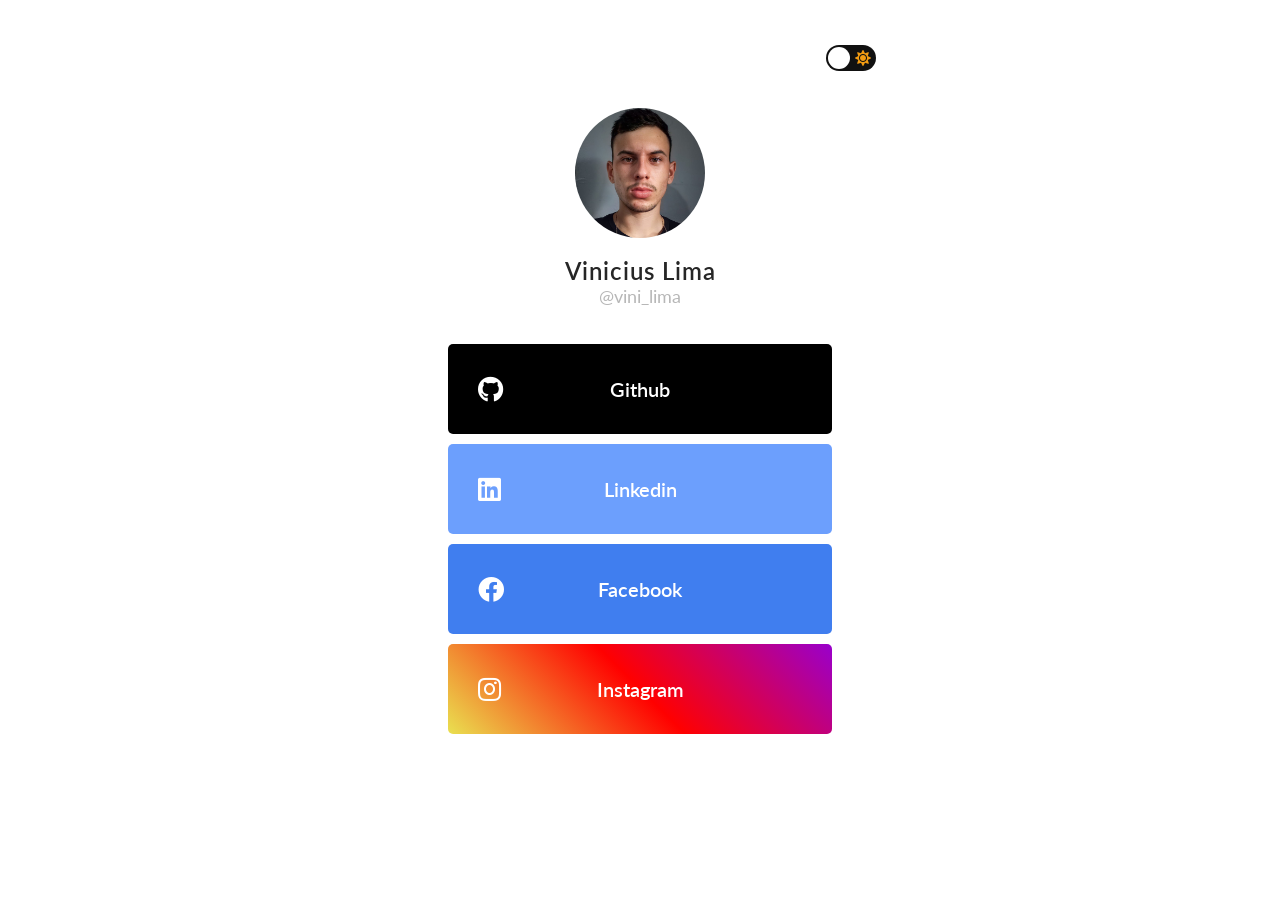
==== index.html @ d1587a19 "Commit Inicial" ====
<!doctype html>
<html lang="pt">
<head>
    <meta charset="utf-8">
    <meta name="viewport" content="width=device-width, initial-scale=1, shrink-to-fit=no">
    <title>Meus links</title>
    <link rel="stylesheet" href="https://cdnjs.cloudflare.com/ajax/libs/font-awesome/5.15.2/css/all.min.css" integrity="sha512-HK5fgLBL+xu6dm/Ii3z4xhlSUyZgTT9tuc/hSrtw6uzJOvgRr2a9jyxxT1ely+B+xFAmJKVSTbpM/CuL7qxO8w==" crossorigin="anonymous" />
    <link rel="stylesheet" href="main.css">
    <link rel="preconnect" href="https://fonts.gstatic.com">
    <link href="https://fonts.googleapis.com/css2?family=Lato:ital,wght@0,400;0,700;1,400&family=Noto+Sans+JP&display=swap" rel="stylesheet">
    <script src="https://cdnjs.cloudflare.com/ajax/libs/jquery/3.5.1/jquery.min.js" integrity="sha512-bLT0Qm9VnAYZDflyKcBaQ2gg0hSYNQrJ8RilYldYQ1FxQYoCLtUjuuRuZo+fjqhx/qtq/1itJ0C2ejDxltZVFg==" crossorigin="anonymous"></script>
</head>
<body>
	<div class="container">

		<div class="btn-toggle">
			<input type="checkbox" class="checkbox" id="checkbox">
			<label for="checkbox" class="label">
				<i class="fas fa-moon"></i>
				<i class="fas fa-sun"></i>
				<div class="ball"></div>
			</label>
		</div>

		<div class="foto-perfil"></div>
		<span class="titulo change">Vinicius Lima</span>
		<span class="subtitulo">@vini_lima</span>

		<div class="btn-group">
			<a href="https://github.com/Vinicius-Lima-Melo" target="_blank" class="btn btn-github">
				<i class="fab fa-github"></i>
				<span>Github</span>
			</a>
			<a href="https://linkedin.com/in/vinicius-lima-melo" target="_blank" class="btn btn-linkedin">
				<i class="fab fa-linkedin"></i>
				<span>Linkedin</span>
			</a>
			<a href="https://www.facebook.com/profile.php?id=100019508536454" target="_blank" class="btn btn-facebook">
				<i class="fab fa-facebook"></i>
				<span>Facebook</span>
			</a>
			<a href="https://www.instagram.com/Viniih_lima/" target="_blank" class="btn btn-instagram">
				<i class="fab fa-instagram"></i>
				<span>Instagram</span>
			</a>
		</div>	
	</div>

	<script>
		var modo = "claro";

		$(document).on('change', '#checkbox', function(event) {
			$('body').toggleClass('modo-escuro');
			if (modo == "claro") {
				modo = "escuro";
				$('.change').removeClass('fonte-escura');
				$('.change').addClass('fonte-clara');
			}
			else{
				modo = "claro";
				$('.change').removeClass('fonte-clara');
				$('.change').addClass('fonte-escura');
			}
		});


		$(".btn-alterar-modo").click(function() {
			
		});
	</script>
</body>
</html>
---- main.css ----
*{
  box-sizing: border-box;
  padding: 0;
  margin: 0;
  font-family: 'Lato', sans-serif;
  color: #262626;
}
a{
  text-decoration: none;
}


.label{
  width: 50px;
  height: 26px;
  display: flex;
  align-items: center;
  justify-content: space-between;
  padding: 5px;
  border-radius: 50px;
  background: #111;
  position: relative;
  cursor: pointer;
  
}

.fa-moon{color: #f1c40f}
.fa-sun{color: #f39c12}

.ball{
  width: 22px;
  height: 22px;
  border-radius: 50%;
  background: #FFF;
  position: absolute;
  top: 2px;
  left: 2px;
  transition: transform 0.2s linear; 

}
.checkbox{
  opacity: 0;
  position: absolute;
}
.checkbox:checked + .label .ball{
  transform: translateX(24px);
}


.container{
  width: 40vw;
  height: 100vh;
  display: flex;
  margin: 0 auto;
  position: relative;
  padding: 12vh 5vw 0 5vw;
  flex-direction: column;
  justify-content: flex-start;
}
.btn-toggle{
  position: absolute;
  top: 5vh;
  right: 20px;
}
.foto-perfil{
  width: 130px;
  height: 130px;
  border-radius: 50%;
  margin: 0 auto;
  background-image: url(image.jpeg);
  background-size: cover;
  background-repeat: no-repeat;
  background-position: 10%;
}
.titulos{
  width: 100%;
}
.titulo{
  text-align: center;
  font-size: 24px;
  margin-top: 2vh;
  font-weight: 600;
  letter-spacing: 1px;
}
.subtitulo{
  text-align: center;
  font-size: 18px;
  color: #B7B7B7;
}

/*///////////Botoes*/
.btn-group{
  /*background: black;*/
  margin-top: 3vh;
  display: flex;
  flex-direction: column;
  align-items: center;
  justify-content: space-evenly;
}
.btn{
  width: 100%;
  height: 10vh;
  position: relative;
  margin-top: 10px;
  border: 0;
  border-radius: 5px;
  display: inline-flex;
  justify-content: center;
  align-items: center;
}
.btn i{
  font-size: 26px;
  color: #FFF;
  position: absolute;
  left: 30px;
}
.btn .titulo{
  height: 100%;
  width: 30%;
  margin-top: 0;
  margin-left: 10%;
  display: flex;
  align-items: center;
}
.btn span{
  color: #FFF;
  font-size: 20px;
  font-weight: 600;
}

/*Classes*/

.btn-github{background: #000}
.btn-linkedin{background: #6C9FFD}
.btn-facebook{background: #407EEF}
.btn-instagram{background-image: linear-gradient(45deg, #E9E050, #f00, #90c)}

.modo-escuro{background: #262626; transition: 200ms}
.modo-claro{background: #FFF}
.fonte-clara{color: #FFF}
.fonte-escura{color: #000}


/*Responsividade*/

@media screen and (max-width: 1200px) {.container{width: 50vw}}
@media screen and (max-width: 900px)  {.container{width: 60vw}}
@media screen and (max-width: 700px)  {.container{ width: 70vw}}
@media screen and (max-width: 600px)  {.container{width: 80vw}}
@media screen and (max-width: 500px)  {.container{width: 100vw}}
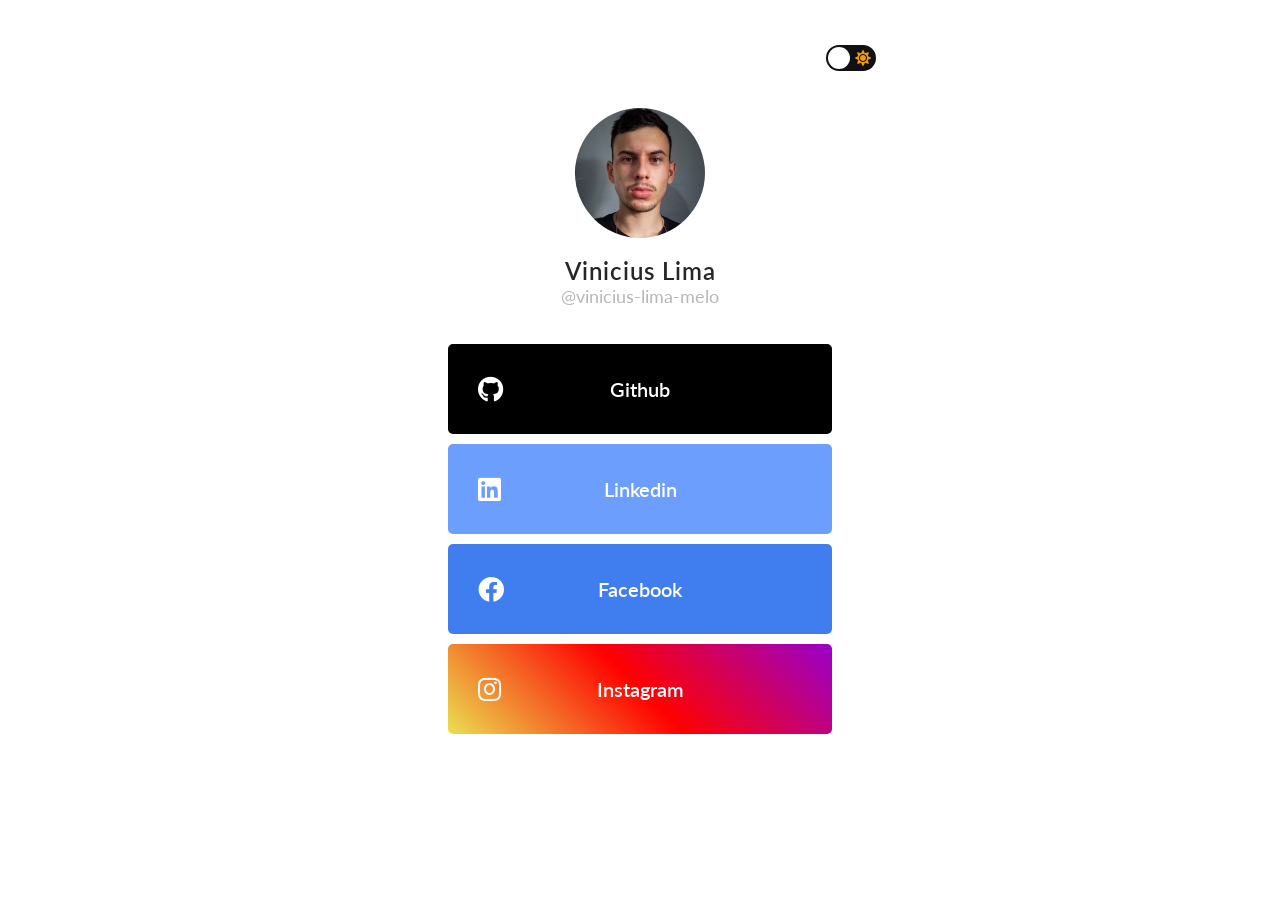
==== commit a3a02385: "Update index.html" ====
--- a/index.html
+++ b/index.html
@@ -24,7 +24,7 @@
 
 		<div class="foto-perfil"></div>
 		<span class="titulo change">Vinicius Lima</span>
-		<span class="subtitulo">@vini_lima</span>
+		<span class="subtitulo">@vinicius-lima-melo</span>
 
 		<div class="btn-group">
 			<a href="https://github.com/Vinicius-Lima-Melo" target="_blank" class="btn btn-github">
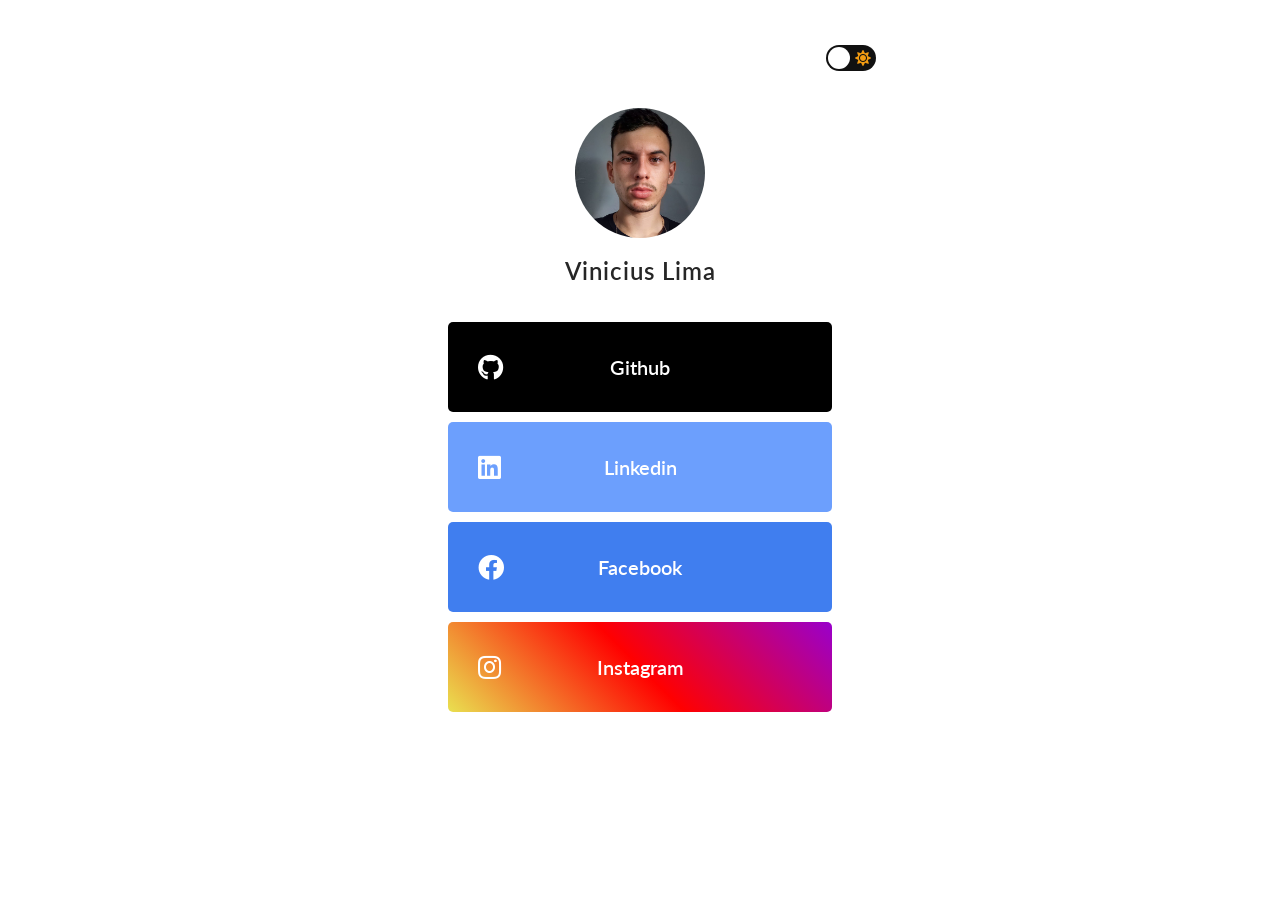
==== commit ae6d7960: "Writer effect" ====
--- a/index.html
+++ b/index.html
@@ -1,72 +1,149 @@
-<!doctype html>
+<!DOCTYPE html>
 <html lang="pt">
-<head>
-    <meta charset="utf-8">
-    <meta name="viewport" content="width=device-width, initial-scale=1, shrink-to-fit=no">
+  <head>
+    <meta charset="utf-8" />
+    <meta
+      name="viewport"
+      content="width=device-width, initial-scale=1, shrink-to-fit=no"
+    />
     <title>Meus links</title>
-    <link rel="stylesheet" href="https://cdnjs.cloudflare.com/ajax/libs/font-awesome/5.15.2/css/all.min.css" integrity="sha512-HK5fgLBL+xu6dm/Ii3z4xhlSUyZgTT9tuc/hSrtw6uzJOvgRr2a9jyxxT1ely+B+xFAmJKVSTbpM/CuL7qxO8w==" crossorigin="anonymous" />
-    <link rel="stylesheet" href="main.css">
-    <link rel="preconnect" href="https://fonts.gstatic.com">
-    <link href="https://fonts.googleapis.com/css2?family=Lato:ital,wght@0,400;0,700;1,400&family=Noto+Sans+JP&display=swap" rel="stylesheet">
-    <script src="https://cdnjs.cloudflare.com/ajax/libs/jquery/3.5.1/jquery.min.js" integrity="sha512-bLT0Qm9VnAYZDflyKcBaQ2gg0hSYNQrJ8RilYldYQ1FxQYoCLtUjuuRuZo+fjqhx/qtq/1itJ0C2ejDxltZVFg==" crossorigin="anonymous"></script>
-</head>
-<body>
-	<div class="container">
+    <link
+      rel="stylesheet"
+      href="https://cdnjs.cloudflare.com/ajax/libs/font-awesome/5.15.2/css/all.min.css"
+      integrity="sha512-HK5fgLBL+xu6dm/Ii3z4xhlSUyZgTT9tuc/hSrtw6uzJOvgRr2a9jyxxT1ely+B+xFAmJKVSTbpM/CuL7qxO8w=="
+      crossorigin="anonymous"
+    />
+    <link rel="stylesheet" href="main.css" />
+    <link rel="preconnect" href="https://fonts.gstatic.com" />
+    <link
+      href="https://fonts.googleapis.com/css2?family=Lato:ital,wght@0,400;0,700;1,400&family=Noto+Sans+JP&display=swap"
+      rel="stylesheet"
+    />
+    <script
+      src="https://cdnjs.cloudflare.com/ajax/libs/jquery/3.5.1/jquery.min.js"
+      integrity="sha512-bLT0Qm9VnAYZDflyKcBaQ2gg0hSYNQrJ8RilYldYQ1FxQYoCLtUjuuRuZo+fjqhx/qtq/1itJ0C2ejDxltZVFg=="
+      crossorigin="anonymous"
+    ></script>
+  </head>
+  <body>
+    <div class="container">
+      <div class="btn-toggle">
+        <input type="checkbox" class="checkbox" id="checkbox" />
+        <label for="checkbox" class="label">
+          <i class="fas fa-moon"></i>
+          <i class="fas fa-sun"></i>
+          <div class="ball"></div>
+        </label>
+      </div>
 
-		<div class="btn-toggle">
-			<input type="checkbox" class="checkbox" id="checkbox">
-			<label for="checkbox" class="label">
-				<i class="fas fa-moon"></i>
-				<i class="fas fa-sun"></i>
-				<div class="ball"></div>
-			</label>
-		</div>
+      <div class="foto-perfil"></div>
+      <span class="titulo change">
+		  <!-- Vinicius Lima -->
+		</span>
+      <!-- <span class="subtitulo">@vinicius-lima-melo</span> -->
+      <a
+        href="https://github.com/Vinicius-Lima-Melo/"
+        target="_blank"
+        class="subtitulo"
+        >
+		<!-- @vinicius-lima-melo -->
+		</a
+      >
 
-		<div class="foto-perfil"></div>
-		<span class="titulo change">Vinicius Lima</span>
-		<span class="subtitulo">@vinicius-lima-melo</span>
+      <div class="btn-group">
+        <a
+          href="https://github.com/Vinicius-Lima-Melo"
+          target="_blank"
+          class="btn btn-github animation"
+        >
+          <i class="fab fa-github"></i>
+          <span>Github</span>
+        </a>
+        <a
+          href="https://linkedin.com/in/vinicius-lima-melo"
+          target="_blank"
+          class="btn btn-linkedin animation"
+        >
+          <i class="fab fa-linkedin"></i>
+          <span>Linkedin</span>
+        </a>
+        <a
+          href="https://www.facebook.com/profile.php?id=100019508536454"
+          target="_blank"
+          class="btn btn-facebook animation"
+        >
+          <i class="fab fa-facebook"></i>
+          <span>Facebook</span>
+        </a>
+        <a
+          href="https://www.instagram.com/Viniih_lima/"
+          target="_blank"
+          class="btn btn-instagram animation"
+        >
+          <i class="fab fa-instagram"></i>
+          <span>Instagram</span>
+        </a>
+      </div>
+    </div>
 
-		<div class="btn-group">
-			<a href="https://github.com/Vinicius-Lima-Melo" target="_blank" class="btn btn-github">
-				<i class="fab fa-github"></i>
-				<span>Github</span>
-			</a>
-			<a href="https://linkedin.com/in/vinicius-lima-melo" target="_blank" class="btn btn-linkedin">
-				<i class="fab fa-linkedin"></i>
-				<span>Linkedin</span>
-			</a>
-			<a href="https://www.facebook.com/profile.php?id=100019508536454" target="_blank" class="btn btn-facebook">
-				<i class="fab fa-facebook"></i>
-				<span>Facebook</span>
-			</a>
-			<a href="https://www.instagram.com/Viniih_lima/" target="_blank" class="btn btn-instagram">
-				<i class="fab fa-instagram"></i>
-				<span>Instagram</span>
-			</a>
-		</div>	
-	</div>
+    <script>
+      var modo = "claro";
 
-	<script>
-		var modo = "claro";
+      if (
+        window.matchMedia &&
+        window.matchMedia("(prefers-color-scheme: dark)").matches
+      ) {
+        modo = "escuro";
+        $("body").toggleClass("modo-escuro");
+        $(".change").removeClass("fonte-escura");
+        $(".change").addClass("fonte-clara");
+      }
 
-		$(document).on('change', '#checkbox', function(event) {
-			$('body').toggleClass('modo-escuro');
-			if (modo == "claro") {
-				modo = "escuro";
-				$('.change').removeClass('fonte-escura');
-				$('.change').addClass('fonte-clara');
+      $(document).on("change", "#checkbox", function (event) {
+        $("body").toggleClass("modo-escuro");
+
+        if (modo == "claro") {
+          modo = "escuro";
+          $(".change").removeClass("fonte-escura");
+          $(".change").addClass("fonte-clara");
+        } else {
+          modo = "claro";
+          $(".change").removeClass("fonte-clara");
+          $(".change").addClass("fonte-escura");
+        }
+      });
+
+      $(".btn-alterar-modo").click(function () {});
+
+      var i = 0;
+      var letters = "";
+	  
+	  $(document).ready(() =>{
+		  typeWriter('titulo', 'Vinicius Lima', 100, false)
+	  })
+      
+	  function typeWriter(cssClass, text, speed, stop = false){
+        if (i < text.length) {
+          letters += text.charAt(i);
+		  console.log(letters)
+          $("."+cssClass).html(letters);
+          i++;
+		  setTimeout(() => {
+			  typeWriter(cssClass, text, speed, stop)
+		  }, speed);
+        }
+		else if( i === text.length){
+			if(stop){
+				return
 			}
-			else{
-				modo = "claro";
-				$('.change').removeClass('fonte-clara');
-				$('.change').addClass('fonte-escura');
-			}
-		});
+			i = 0
+			letters = ""
+			typeWriter('subtitulo', '@vinicius-lima-melo', 100, true)
+
+		}
+      }
 
 
-		$(".btn-alterar-modo").click(function() {
-			
-		});
-	</script>
-</body>
+    </script>
+  </body>
 </html>
--- a/main.css
+++ b/main.css
@@ -1,16 +1,15 @@
-*{
+* {
   box-sizing: border-box;
   padding: 0;
   margin: 0;
-  font-family: 'Lato', sans-serif;
+  font-family: "Lato", sans-serif;
   color: #262626;
 }
-a{
+a {
   text-decoration: none;
 }
 
-
-.label{
+.label {
   width: 50px;
   height: 26px;
   display: flex;
@@ -21,33 +20,34 @@
   background: #111;
   position: relative;
   cursor: pointer;
-  
-}
-
-.fa-moon{color: #f1c40f}
-.fa-sun{color: #f39c12}
-
-.ball{
+}
+
+.fa-moon {
+  color: #f1c40f;
+}
+.fa-sun {
+  color: #f39c12;
+}
+
+.ball {
   width: 22px;
   height: 22px;
   border-radius: 50%;
-  background: #FFF;
+  background: #fff;
   position: absolute;
   top: 2px;
   left: 2px;
-  transition: transform 0.2s linear; 
-
-}
-.checkbox{
+  transition: transform 0.2s linear;
+}
+.checkbox {
   opacity: 0;
   position: absolute;
 }
-.checkbox:checked + .label .ball{
+.checkbox:checked + .label .ball {
   transform: translateX(24px);
 }
 
-
-.container{
+.container {
   width: 40vw;
   height: 100vh;
   display: flex;
@@ -57,12 +57,12 @@
   flex-direction: column;
   justify-content: flex-start;
 }
-.btn-toggle{
+.btn-toggle {
   position: absolute;
   top: 5vh;
   right: 20px;
 }
-.foto-perfil{
+.foto-perfil {
   width: 130px;
   height: 130px;
   border-radius: 50%;
@@ -72,24 +72,30 @@
   background-repeat: no-repeat;
   background-position: 10%;
 }
-.titulos{
+
+.animation {
+  -webkit-animation: slide-top 0.5s cubic-bezier(0.25, 0.46, 0.45, 0.94) both;
+  animation: slide-top 0.5s cubic-bezier(0.25, 0.46, 0.45, 0.94) both;
+}
+
+.titulos {
   width: 100%;
 }
-.titulo{
+.titulo {
   text-align: center;
   font-size: 24px;
   margin-top: 2vh;
   font-weight: 600;
   letter-spacing: 1px;
 }
-.subtitulo{
+.subtitulo {
   text-align: center;
   font-size: 18px;
-  color: #B7B7B7;
+  color: #b7b7b7;
 }
 
 /*///////////Botoes*/
-.btn-group{
+.btn-group {
   /*background: black;*/
   margin-top: 3vh;
   display: flex;
@@ -97,7 +103,7 @@
   align-items: center;
   justify-content: space-evenly;
 }
-.btn{
+.btn {
   width: 100%;
   height: 10vh;
   position: relative;
@@ -108,13 +114,13 @@
   justify-content: center;
   align-items: center;
 }
-.btn i{
+.btn i {
   font-size: 26px;
-  color: #FFF;
+  color: #fff;
   position: absolute;
   left: 30px;
 }
-.btn .titulo{
+.btn .titulo {
   height: 100%;
   width: 30%;
   margin-top: 0;
@@ -122,29 +128,76 @@
   display: flex;
   align-items: center;
 }
-.btn span{
-  color: #FFF;
+.btn span {
+  color: #fff;
   font-size: 20px;
   font-weight: 600;
 }
 
 /*Classes*/
 
-.btn-github{background: #000}
-.btn-linkedin{background: #6C9FFD}
-.btn-facebook{background: #407EEF}
-.btn-instagram{background-image: linear-gradient(45deg, #E9E050, #f00, #90c)}
-
-.modo-escuro{background: #262626; transition: 200ms}
-.modo-claro{background: #FFF}
-.fonte-clara{color: #FFF}
-.fonte-escura{color: #000}
-
+.btn-github {
+  background: #000;
+}
+.btn-linkedin {
+  background: #6c9ffd;
+}
+.btn-facebook {
+  background: #407eef;
+}
+.btn-instagram {
+  background-image: linear-gradient(45deg, #e9e050, #f00, #90c);
+}
+
+.modo-escuro {
+  background: #262626;
+  transition: 200ms;
+}
+.modo-claro {
+  background: #fff;
+}
+.fonte-clara {
+  color: #fff;
+}
+.fonte-escura {
+  color: #000;
+}
 
 /*Responsividade*/
 
-@media screen and (max-width: 1200px) {.container{width: 50vw}}
-@media screen and (max-width: 900px)  {.container{width: 60vw}}
-@media screen and (max-width: 700px)  {.container{ width: 70vw}}
-@media screen and (max-width: 600px)  {.container{width: 80vw}}
-@media screen and (max-width: 500px)  {.container{width: 100vw}}+@media screen and (max-width: 1200px) {
+  .container {
+    width: 50vw;
+  }
+}
+@media screen and (max-width: 900px) {
+  .container {
+    width: 60vw;
+  }
+}
+@media screen and (max-width: 700px) {
+  .container {
+    width: 70vw;
+  }
+}
+@media screen and (max-width: 600px) {
+  .container {
+    width: 80vw;
+  }
+}
+@media screen and (max-width: 500px) {
+  .container {
+    width: 100vw;
+  }
+}
+
+@keyframes slide-top {
+  0% {
+    -webkit-transform: translateY(50px);
+    transform: translateY(50px);
+  }
+  100% {
+    -webkit-transform: translateY(0);
+    transform: translateY(0);
+  }
+}
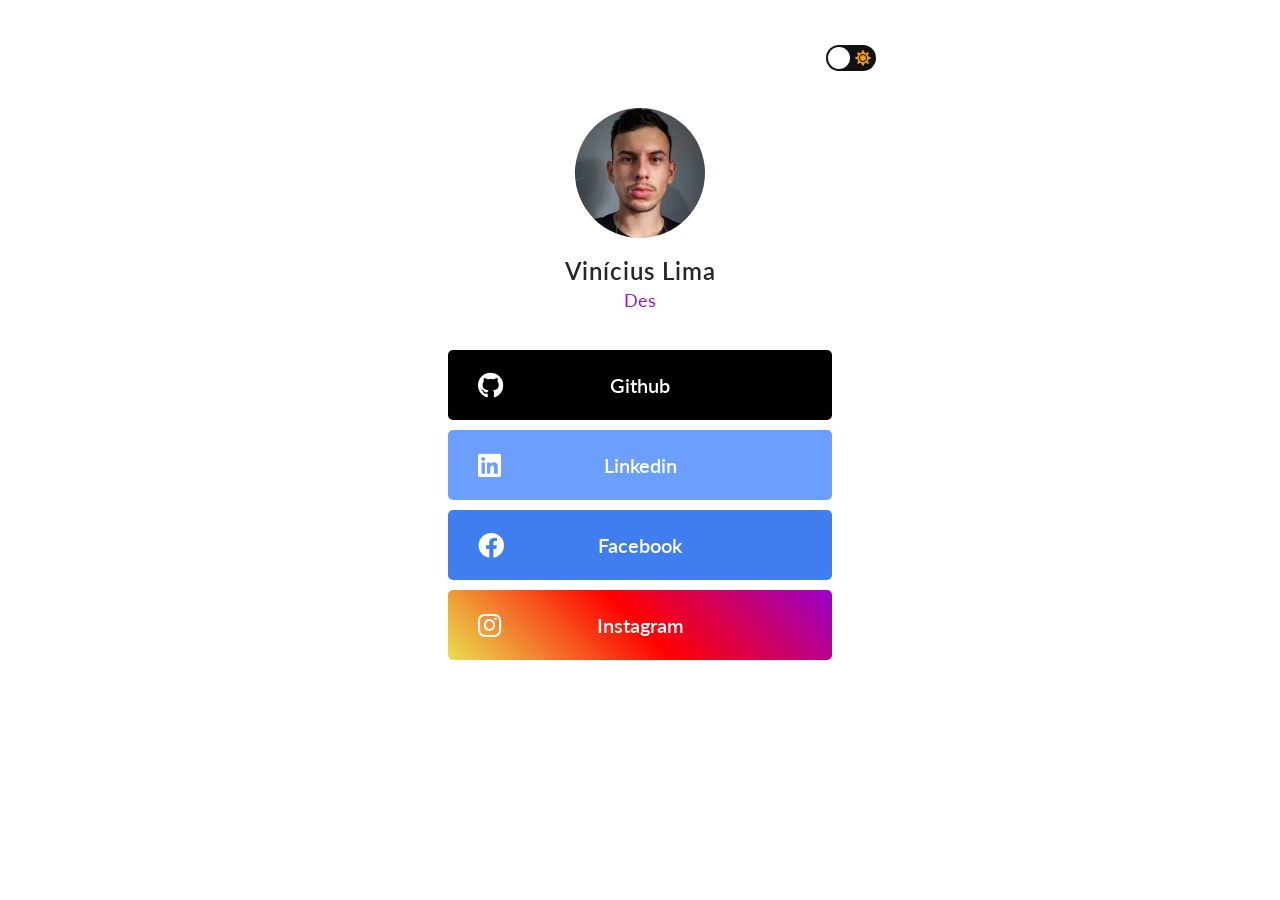
==== commit 0c11dcdb: "Updates" ====
--- a/index.html
+++ b/index.html
@@ -119,7 +119,7 @@
       var letters = "";
 	  
 	  $(document).ready(() =>{
-		  typeWriter('titulo', 'Vinicius Lima', 100, false)
+		  typeWriter('titulo', 'Vinícius Lima', 100, false)
 	  })
       
 	  function typeWriter(cssClass, text, speed, stop = false){
@@ -138,7 +138,7 @@
 			}
 			i = 0
 			letters = ""
-			typeWriter('subtitulo', '@vinicius-lima-melo', 100, true)
+			typeWriter('subtitulo', 'Desenvolvedor Full Stack Jr', 100, true)
 
 		}
       }
--- a/main.css
+++ b/main.css
@@ -7,6 +7,9 @@
 }
 a {
   text-decoration: none;
+}
+body{
+  transition: 200ms;
 }
 
 .label {
@@ -92,6 +95,9 @@
   text-align: center;
   font-size: 18px;
   color: #b7b7b7;
+  min-height: 24px;
+  margin-top: 4px;
+  color: #971ad1;
 }
 
 /*///////////Botoes*/
@@ -106,6 +112,7 @@
 .btn {
   width: 100%;
   height: 10vh;
+  max-height: 70px;
   position: relative;
   margin-top: 10px;
   border: 0;
@@ -113,6 +120,12 @@
   display: inline-flex;
   justify-content: center;
   align-items: center;
+  transition: 300ms;
+}
+.btn:hover {
+  border-radius: 14px;
+  cursor: pointer;
+  transition: 300ms;
 }
 .btn i {
   font-size: 26px;
@@ -139,6 +152,9 @@
 .btn-github {
   background: #000;
 }
+.btn-github:hover{
+  color: #971ad1 !important;
+}
 .btn-linkedin {
   background: #6c9ffd;
 }
@@ -155,6 +171,7 @@
 }
 .modo-claro {
   background: #fff;
+  transition: 200ms !important;
 }
 .fonte-clara {
   color: #fff;
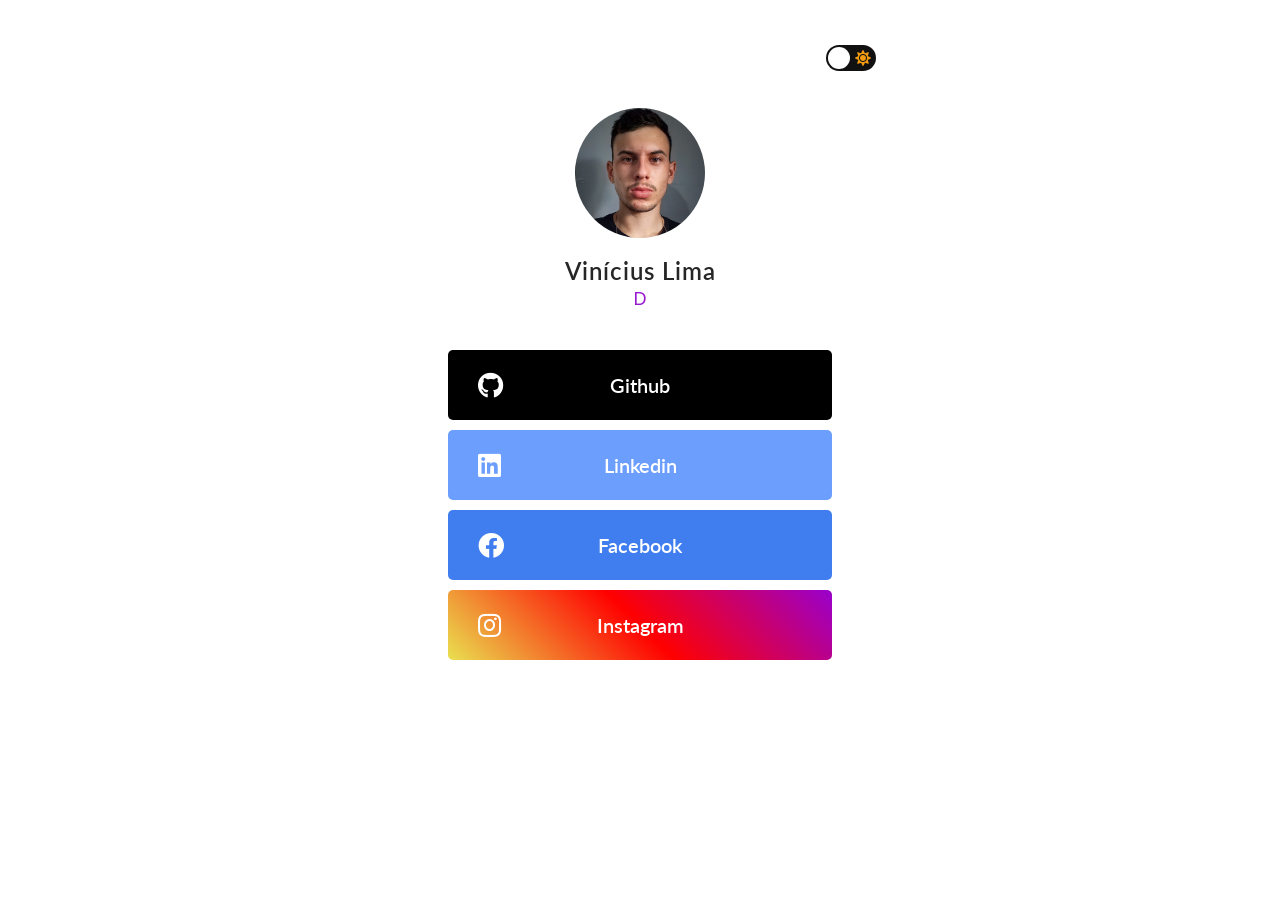
==== commit 010b265a: "Update index.html" ====
--- a/index.html
+++ b/index.html
@@ -138,7 +138,7 @@
 			}
 			i = 0
 			letters = ""
-			typeWriter('subtitulo', 'Desenvolvedor Full Stack Jr', 100, true)
+			typeWriter('subtitulo', 'Desenvolvedor Full Stack Pleno', 100, true)
 
 		}
       }
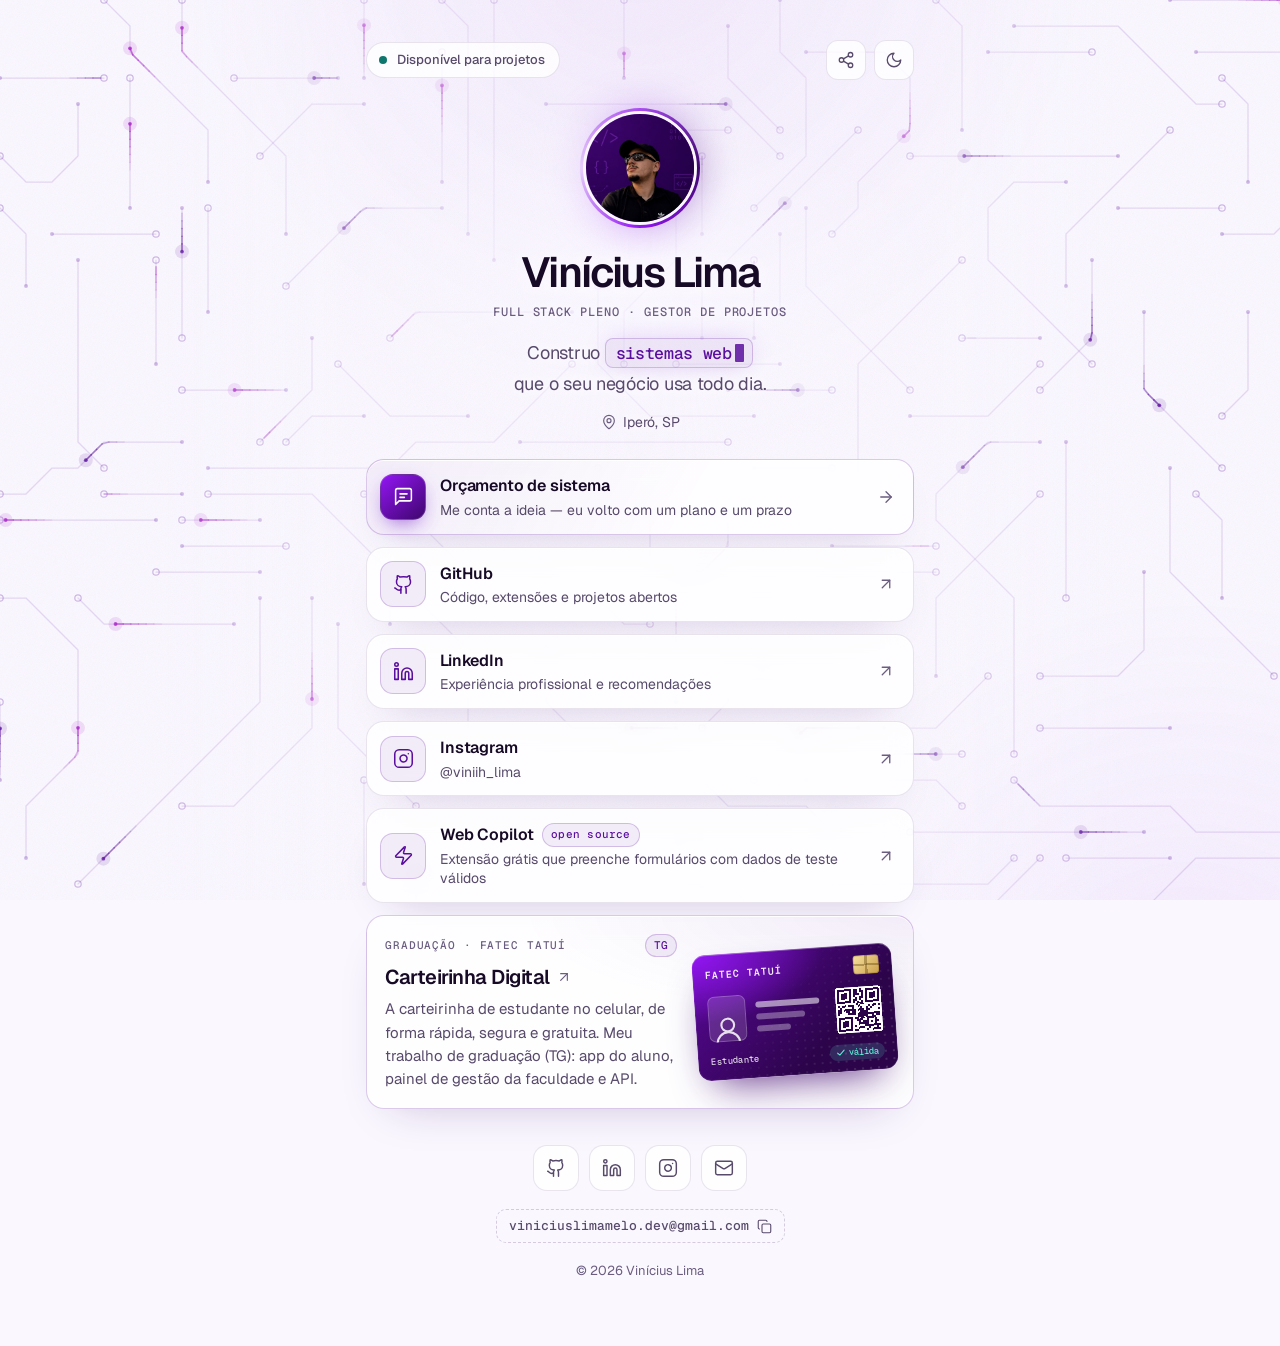
==== commit f97a3ec7: "Página de links vira a principal e escrita animada não quebra linha A página de /dev vai para a raiz" ====
--- a/index.html
+++ b/index.html
@@ -1,149 +1,254 @@
-<!DOCTYPE html>
-<html lang="pt">
-  <head>
-    <meta charset="utf-8" />
-    <meta
-      name="viewport"
-      content="width=device-width, initial-scale=1, shrink-to-fit=no"
-    />
-    <title>Meus links</title>
-    <link
-      rel="stylesheet"
-      href="https://cdnjs.cloudflare.com/ajax/libs/font-awesome/5.15.2/css/all.min.css"
-      integrity="sha512-HK5fgLBL+xu6dm/Ii3z4xhlSUyZgTT9tuc/hSrtw6uzJOvgRr2a9jyxxT1ely+B+xFAmJKVSTbpM/CuL7qxO8w=="
-      crossorigin="anonymous"
-    />
-    <link rel="stylesheet" href="main.css" />
-    <link rel="preconnect" href="https://fonts.gstatic.com" />
-    <link
-      href="https://fonts.googleapis.com/css2?family=Lato:ital,wght@0,400;0,700;1,400&family=Noto+Sans+JP&display=swap"
-      rel="stylesheet"
-    />
-    <script
-      src="https://cdnjs.cloudflare.com/ajax/libs/jquery/3.5.1/jquery.min.js"
-      integrity="sha512-bLT0Qm9VnAYZDflyKcBaQ2gg0hSYNQrJ8RilYldYQ1FxQYoCLtUjuuRuZo+fjqhx/qtq/1itJ0C2ejDxltZVFg=="
-      crossorigin="anonymous"
-    ></script>
-  </head>
-  <body>
-    <div class="container">
-      <div class="btn-toggle">
-        <input type="checkbox" class="checkbox" id="checkbox" />
-        <label for="checkbox" class="label">
-          <i class="fas fa-moon"></i>
-          <i class="fas fa-sun"></i>
-          <div class="ball"></div>
-        </label>
+<!doctype html>
+<html lang="pt-BR">
+<head>
+  <meta charset="utf-8">
+  <meta name="viewport" content="width=device-width, initial-scale=1, viewport-fit=cover">
+  <title>Vinícius Lima · Links</title>
+  <meta name="description" content="Links do Vinícius Lima, desenvolvedor full stack em Iperó, SP: orçamento de sistema, GitHub, LinkedIn, Instagram e o trabalho de graduação.">
+  <link rel="canonical" href="https://vinicius-lima-melo.github.io/">
+
+  <meta property="og:type" content="profile">
+  <meta property="og:locale" content="pt_BR">
+  <meta property="og:site_name" content="Vinícius Lima">
+  <meta property="og:title" content="Vinícius Lima · Desenvolvedor Full Stack">
+  <meta property="og:description" content="Sistemas web, apps e SaaS sob medida — todos os meus links num lugar só.">
+  <meta property="og:url" content="https://vinicius-lima-melo.github.io/">
+  <meta property="og:image" content="https://vinicius-lima-melo.github.io/assets/og.jpg">
+  <meta property="og:image:width" content="1200">
+  <meta property="og:image:height" content="630">
+  <meta property="og:image:alt" content="Vinícius Lima, desenvolvedor full stack: sistemas web, apps e SaaS sob medida.">
+  <meta property="profile:first_name" content="Vinícius">
+  <meta property="profile:last_name" content="Lima">
+  <meta name="twitter:card" content="summary_large_image">
+
+  <meta name="theme-color" content="#0c0416" media="(prefers-color-scheme: dark)">
+  <meta name="theme-color" content="#faf7ff" media="(prefers-color-scheme: light)">
+  <link rel="icon" href="assets/favicon.svg" type="image/svg+xml">
+  <link rel="apple-touch-icon" href="assets/apple-touch-icon.png">
+
+  <!-- Tema antes de pintar: sem isto a página piscava escura e depois clareava. -->
+  <script>
+    (function () {
+      var t = null;
+      try { t = localStorage.getItem('vl-theme'); } catch (e) {}
+      if (t !== 'light' && t !== 'dark') {
+        t = window.matchMedia && matchMedia('(prefers-color-scheme: light)').matches ? 'light' : 'dark';
+      }
+      document.documentElement.dataset.theme = t;
+      document.documentElement.classList.add('js');
+    })();
+  </script>
+
+  <link rel="preconnect" href="https://fonts.googleapis.com">
+  <link rel="preconnect" href="https://fonts.gstatic.com" crossorigin>
+  <link rel="stylesheet" href="https://fonts.googleapis.com/css2?family=Geist:wght@400;500;600;700&family=Geist+Mono:wght@400;500&display=swap">
+  <link rel="stylesheet" href="styles.css">
+  <script src="app.js" defer></script>
+  <script src="fundos.js" defer></script>
+
+  <script type="application/ld+json">
+    {
+      "@context": "https://schema.org",
+      "@type": "Person",
+      "name": "Vinícius Lima",
+      "jobTitle": "Desenvolvedor Full Stack",
+      "url": "https://vinicius-lima-melo.github.io/",
+      "image": "https://vinicius-lima-melo.github.io/assets/vinicius.jpg",
+      "address": { "@type": "PostalAddress", "addressLocality": "Iperó", "addressRegion": "SP", "addressCountry": "BR" },
+      "knowsAbout": ["Angular", "TypeScript", "Firebase", "Node.js", "PHP", "Ionic", "PWA", "SaaS"],
+      "sameAs": [
+        "https://github.com/Vinicius-Lima-Melo",
+        "https://www.linkedin.com/in/vinicius-lima-melo"
+      ]
+    }
+  </script>
+</head>
+<body>
+  <svg width="0" height="0" style="position:absolute" aria-hidden="true" focusable="false">
+    <symbol id="i-github" viewBox="0 0 24 24"><path d="M15 22v-4a4.8 4.8 0 0 0-1-3.5c3 0 6-2 6-5.5.08-1.25-.27-2.48-1-3.5.28-1.15.28-2.35 0-3.5 0 0-1 0-3 1.5-2.64-.5-5.36-.5-8 0C6 2 5 2 5 2c-.3 1.15-.3 2.35 0 3.5A5.403 5.403 0 0 0 4 9c0 3.5 3 5.5 6 5.5-.39.49-.68 1.05-.85 1.65-.17.6-.22 1.23-.15 1.85v4"/><path d="M9 18c-4.51 2-5-2-7-2"/></symbol>
+    <symbol id="i-linkedin" viewBox="0 0 24 24"><path d="M16 8a6 6 0 0 1 6 6v7h-4v-7a2 2 0 0 0-2-2 2 2 0 0 0-2 2v7h-4v-7a6 6 0 0 1 6-6z"/><rect width="4" height="12" x="2" y="9"/><circle cx="4" cy="4" r="2"/></symbol>
+    <symbol id="i-instagram" viewBox="0 0 24 24"><rect width="20" height="20" x="2" y="2" rx="5" ry="5"/><path d="M16 11.37A4 4 0 1 1 12.63 8 4 4 0 0 1 16 11.37z"/><path d="M17.5 6.5h.01"/></symbol>
+    <symbol id="i-mail" viewBox="0 0 24 24"><rect width="20" height="16" x="2" y="4" rx="2"/><path d="m22 7-8.97 5.7a1.94 1.94 0 0 1-2.06 0L2 7"/></symbol>
+    <symbol id="i-message" viewBox="0 0 24 24"><path d="M21 15a2 2 0 0 1-2 2H7l-4 4V5a2 2 0 0 1 2-2h14a2 2 0 0 1 2 2z"/><path d="M8 9h8"/><path d="M8 13h5"/></symbol>
+    <symbol id="i-arrow-up-right" viewBox="0 0 24 24"><path d="M7 7h10v10"/><path d="M7 17 17 7"/></symbol>
+    <symbol id="i-arrow-right" viewBox="0 0 24 24"><path d="M5 12h14"/><path d="m12 5 7 7-7 7"/></symbol>
+    <symbol id="i-map-pin" viewBox="0 0 24 24"><path d="M20 10c0 4.993-5.539 10.193-7.399 11.799a1 1 0 0 1-1.202 0C9.539 20.193 4 14.993 4 10a8 8 0 0 1 16 0"/><circle cx="12" cy="10" r="3"/></symbol>
+    <symbol id="i-sun" viewBox="0 0 24 24"><circle cx="12" cy="12" r="4"/><path d="M12 2v2"/><path d="M12 20v2"/><path d="m4.93 4.93 1.41 1.41"/><path d="m17.66 17.66 1.41 1.41"/><path d="M2 12h2"/><path d="M20 12h2"/><path d="m6.34 17.66-1.41 1.41"/><path d="m19.07 4.93-1.41 1.41"/></symbol>
+    <symbol id="i-moon" viewBox="0 0 24 24"><path d="M12 3a6 6 0 0 0 9 9 9 9 0 1 1-9-9Z"/></symbol>
+    <symbol id="i-share" viewBox="0 0 24 24"><circle cx="18" cy="5" r="3"/><circle cx="6" cy="12" r="3"/><circle cx="18" cy="19" r="3"/><path d="m8.59 13.51 6.83 3.98"/><path d="m15.41 6.51-6.82 3.98"/></symbol>
+    <symbol id="i-copy" viewBox="0 0 24 24"><rect width="14" height="14" x="8" y="8" rx="2" ry="2"/><path d="M4 16c-1.1 0-2-.9-2-2V4c0-1.1.9-2 2-2h10c1.1 0 2 .9 2 2"/></symbol>
+    <symbol id="i-check" viewBox="0 0 24 24"><path d="M20 6 9 17l-5-5"/></symbol>
+    <symbol id="i-zap" viewBox="0 0 24 24"><path d="M4 14a1 1 0 0 1-.78-1.63l9.9-10.2a.5.5 0 0 1 .86.46l-1.92 6.02A1 1 0 0 0 13 10h7a1 1 0 0 1 .78 1.63l-9.9 10.2a.5.5 0 0 1-.86-.46l1.92-6.02A1 1 0 0 0 11 14z"/></symbol>
+    <symbol id="i-user" viewBox="0 0 24 24"><circle cx="12" cy="8" r="4.5"/><path d="M20 21a8 8 0 0 0-16 0"/></symbol>
+    <symbol id="i-star" viewBox="0 0 24 24"><path d="M11.525 2.295a.53.53 0 0 1 .95 0l2.31 4.679a2.123 2.123 0 0 0 1.595 1.16l5.166.756a.53.53 0 0 1 .294.904l-3.736 3.638a2.123 2.123 0 0 0-.611 1.878l.882 5.14a.53.53 0 0 1-.771.56l-4.618-2.428a2.122 2.122 0 0 0-1.973 0L6.396 21.01a.53.53 0 0 1-.77-.56l.881-5.139a2.122 2.122 0 0 0-.611-1.879L2.16 9.795a.53.53 0 0 1 .294-.906l5.165-.755a2.122 2.122 0 0 0 1.597-1.16z"/></symbol>
+  </svg>
+
+  <a class="skip" href="#conteudo">Pular para os links</a>
+
+  <div class="backdrop" aria-hidden="true">
+    <div class="backdrop__glow backdrop__glow--a"></div>
+    <div class="backdrop__glow backdrop__glow--b"></div>
+    <canvas class="backdrop__canvas"></canvas>
+    <div class="backdrop__scrim"></div>
+    <div class="backdrop__noise"></div>
+  </div>
+
+  <div class="bio">
+    <!-- ============================== Perfil ============================== -->
+    <header class="profile">
+      <div class="profile__bar">
+        <p class="status"><span class="status__dot" aria-hidden="true"></span>Disponível para projetos</p>
+        <div class="profile__tools">
+          <button class="icon-btn" type="button" id="share-btn" aria-label="Compartilhar esta página">
+            <svg class="i" aria-hidden="true"><use href="#i-share"/></svg>
+          </button>
+          <button class="icon-btn" type="button" id="theme-btn" aria-label="Mudar para o tema claro">
+            <svg class="i i--sun" aria-hidden="true"><use href="#i-sun"/></svg>
+            <svg class="i i--moon" aria-hidden="true"><use href="#i-moon"/></svg>
+          </button>
+        </div>
       </div>
 
-      <div class="foto-perfil"></div>
-      <span class="titulo change">
-		  <!-- Vinicius Lima -->
-		</span>
-      <!-- <span class="subtitulo">@vinicius-lima-melo</span> -->
-      <a
-        href="https://github.com/Vinicius-Lima-Melo/"
-        target="_blank"
-        class="subtitulo"
-        >
-		<!-- @vinicius-lima-melo -->
-		</a
-      >
-
-      <div class="btn-group">
-        <a
-          href="https://github.com/Vinicius-Lima-Melo"
-          target="_blank"
-          class="btn btn-github animation"
-        >
-          <i class="fab fa-github"></i>
-          <span>Github</span>
-        </a>
-        <a
-          href="https://linkedin.com/in/vinicius-lima-melo"
-          target="_blank"
-          class="btn btn-linkedin animation"
-        >
-          <i class="fab fa-linkedin"></i>
-          <span>Linkedin</span>
-        </a>
-        <a
-          href="https://www.facebook.com/profile.php?id=100019508536454"
-          target="_blank"
-          class="btn btn-facebook animation"
-        >
-          <i class="fab fa-facebook"></i>
-          <span>Facebook</span>
-        </a>
-        <a
-          href="https://www.instagram.com/Viniih_lima/"
-          target="_blank"
-          class="btn btn-instagram animation"
-        >
-          <i class="fab fa-instagram"></i>
-          <span>Instagram</span>
-        </a>
+      <div class="avatar">
+        <img src="assets/vinicius.jpg" width="320" height="320" alt="Vinícius Lima, de boné e óculos escuros, sobre um fundo roxo com símbolos de código" fetchpriority="high">
       </div>
-    </div>
-
-    <script>
-      var modo = "claro";
-
-      if (
-        window.matchMedia &&
-        window.matchMedia("(prefers-color-scheme: dark)").matches
-      ) {
-        modo = "escuro";
-        $("body").toggleClass("modo-escuro");
-        $(".change").removeClass("fonte-escura");
-        $(".change").addClass("fonte-clara");
-      }
-
-      $(document).on("change", "#checkbox", function (event) {
-        $("body").toggleClass("modo-escuro");
-
-        if (modo == "claro") {
-          modo = "escuro";
-          $(".change").removeClass("fonte-escura");
-          $(".change").addClass("fonte-clara");
-        } else {
-          modo = "claro";
-          $(".change").removeClass("fonte-clara");
-          $(".change").addClass("fonte-escura");
-        }
-      });
-
-      $(".btn-alterar-modo").click(function () {});
-
-      var i = 0;
-      var letters = "";
-	  
-	  $(document).ready(() =>{
-		  typeWriter('titulo', 'Vinícius Lima', 100, false)
-	  })
-      
-	  function typeWriter(cssClass, text, speed, stop = false){
-        if (i < text.length) {
-          letters += text.charAt(i);
-		  console.log(letters)
-          $("."+cssClass).html(letters);
-          i++;
-		  setTimeout(() => {
-			  typeWriter(cssClass, text, speed, stop)
-		  }, speed);
-        }
-		else if( i === text.length){
-			if(stop){
-				return
-			}
-			i = 0
-			letters = ""
-			typeWriter('subtitulo', 'Desenvolvedor Full Stack Pleno', 100, true)
-
-		}
-      }
-
-
-    </script>
-  </body>
+
+      <h1 class="name">Vinícius Lima</h1>
+      <p class="role">Full Stack Pleno · Gestor de Projetos</p>
+      <p class="pitch">
+        <span class="pitch__lead">Construo
+        <span class="sr-only">sistemas web, apps multiplataforma, SaaS e PWAs</span>
+        <span class="type" aria-hidden="true"><span class="type__text" id="type-text">sistemas web</span></span></span><br>
+        que o seu negócio usa todo dia.
+      </p>
+      <p class="where"><svg class="i" aria-hidden="true"><use href="#i-map-pin"/></svg>Iperó, SP</p>
+
+    </header>
+
+    <main id="conteudo" tabindex="-1">
+      <!-- ============================== Aba: Links ============================== -->
+      <section class="panel" id="links" aria-labelledby="links-title">
+        <h2 class="sr-only" id="links-title">Links</h2>
+
+        <ul class="blocks">
+          <li data-reveal>
+            <a class="card link is-highlight" href="mailto:viniciuslimamelo.dev@gmail.com?subject=Or%C3%A7amento%20de%20sistema">
+              <span class="link__icon"><svg class="i" aria-hidden="true"><use href="#i-message"/></svg></span>
+              <span class="link__body">
+                <span class="link__label">Orçamento de sistema</span>
+                <span class="link__desc">Me conta a ideia — eu volto com um plano e um prazo</span>
+              </span>
+              <svg class="i link__arrow" aria-hidden="true"><use href="#i-arrow-right"/></svg>
+            </a>
+          </li>
+
+          <li data-reveal>
+            <a class="card link" href="https://github.com/Vinicius-Lima-Melo" target="_blank" rel="noopener">
+              <span class="link__icon"><svg class="i" aria-hidden="true"><use href="#i-github"/></svg></span>
+              <span class="link__body">
+                <span class="link__label">GitHub</span>
+                <span class="link__desc">Código, extensões e projetos abertos</span>
+              </span>
+              <span class="sr-only">(abre em nova aba)</span>
+              <svg class="i link__arrow" aria-hidden="true"><use href="#i-arrow-up-right"/></svg>
+            </a>
+          </li>
+
+          <li data-reveal>
+            <a class="card link" href="https://www.linkedin.com/in/vinicius-lima-melo" target="_blank" rel="noopener">
+              <span class="link__icon"><svg class="i" aria-hidden="true"><use href="#i-linkedin"/></svg></span>
+              <span class="link__body">
+                <span class="link__label">LinkedIn</span>
+                <span class="link__desc">Experiência profissional e recomendações</span>
+              </span>
+              <span class="sr-only">(abre em nova aba)</span>
+              <svg class="i link__arrow" aria-hidden="true"><use href="#i-arrow-up-right"/></svg>
+            </a>
+          </li>
+
+          <li data-reveal>
+            <a class="card link" href="https://www.instagram.com/Viniih_lima/" target="_blank" rel="noopener">
+              <span class="link__icon"><svg class="i" aria-hidden="true"><use href="#i-instagram"/></svg></span>
+              <span class="link__body">
+                <span class="link__label">Instagram</span>
+                <span class="link__desc">@viniih_lima</span>
+              </span>
+              <span class="sr-only">(abre em nova aba)</span>
+              <svg class="i link__arrow" aria-hidden="true"><use href="#i-arrow-up-right"/></svg>
+            </a>
+          </li>
+
+          <li data-reveal>
+            <a class="card link" href="https://github.com/Vinicius-Lima-Melo/web-copilot" target="_blank" rel="noopener">
+              <span class="link__icon"><svg class="i" aria-hidden="true"><use href="#i-zap"/></svg></span>
+              <span class="link__body">
+                <span class="link__label">Web Copilot <span class="badge badge--violet">open source</span><span class="badge" id="copilot-stars" hidden><svg class="i" aria-hidden="true"><use href="#i-star"/></svg><span></span><span class="sr-only"></span></span></span>
+                <span class="link__desc">Extensão grátis que preenche formulários com dados de teste válidos</span>
+              </span>
+              <span class="sr-only">(abre em nova aba)</span>
+              <svg class="i link__arrow" aria-hidden="true"><use href="#i-arrow-up-right"/></svg>
+            </a>
+          </li>
+
+
+          <!-- Destaque: o trabalho de graduação (TG) -->
+          <li data-reveal>
+            <article class="card feature" aria-labelledby="ptg-title">
+              <div class="feature__text">
+                <div class="feature__head">
+                  <p class="feature__kicker">Graduação · FATEC Tatuí</p>
+                  <span class="badge badge--violet">TG</span>
+                </div>
+                <h3 class="feature__title" id="ptg-title">
+                  <a class="feature__link" href="https://github.com/Vinicius-Lima-Melo/carteirinha-digital-fatec" target="_blank" rel="noopener">Carteirinha Digital<span class="sr-only"> (abre em nova aba)</span><svg class="i" aria-hidden="true"><use href="#i-arrow-up-right"/></svg></a>
+                </h3>
+                <p class="feature__desc">A carteirinha de estudante no celular, de forma rápida, segura e gratuita. Meu trabalho de graduação (TG): app do aluno, painel de gestão da faculdade e API.</p>
+              </div>
+
+              <!-- Ilustração da carteirinha: decorativa, sem dados de ninguém. -->
+              <div class="idcard" aria-hidden="true">
+                <div class="idcard__top">
+                  <span class="idcard__org">FATEC Tatuí</span>
+                  <span class="idcard__chip"></span>
+                </div>
+                <div class="idcard__body">
+                  <span class="idcard__photo"><svg class="i"><use href="#i-user"/></svg></span>
+                  <span class="idcard__lines"><i></i><i></i><i></i></span>
+                  <svg class="idcard__qr" viewBox="-1 -1 23 23" shape-rendering="crispEdges"><rect x="-1" y="-1" width="23" height="23" rx="2"/><path d="M0 0h7v1h-7zM8 0h2v1h-2zM11 0h1v1h-1zM14 0h7v1h-7zM0 1h1v1h-1zM6 1h1v1h-1zM8 1h2v1h-2zM11 1h2v1h-2zM14 1h1v1h-1zM20 1h1v1h-1zM0 2h1v1h-1zM2 2h3v1h-3zM6 2h1v1h-1zM8 2h3v1h-3zM12 2h1v1h-1zM14 2h1v1h-1zM16 2h3v1h-3zM20 2h1v1h-1zM0 3h1v1h-1zM2 3h3v1h-3zM6 3h1v1h-1zM8 3h1v1h-1zM12 3h1v1h-1zM14 3h1v1h-1zM16 3h3v1h-3zM20 3h1v1h-1zM0 4h1v1h-1zM2 4h3v1h-3zM6 4h1v1h-1zM9 4h1v1h-1zM11 4h2v1h-2zM14 4h1v1h-1zM16 4h3v1h-3zM20 4h1v1h-1zM0 5h1v1h-1zM6 5h1v1h-1zM8 5h2v1h-2zM11 5h1v1h-1zM14 5h1v1h-1zM20 5h1v1h-1zM0 6h7v1h-7zM8 6h1v1h-1zM10 6h1v1h-1zM12 6h1v1h-1zM14 6h7v1h-7zM9 7h1v1h-1zM11 7h2v1h-2zM0 8h1v1h-1zM2 8h2v1h-2zM5 8h3v1h-3zM10 8h1v1h-1zM15 8h1v1h-1zM17 8h2v1h-2zM20 8h1v1h-1zM1 9h1v1h-1zM7 9h1v1h-1zM11 9h1v1h-1zM14 9h1v1h-1zM16 9h1v1h-1zM0 10h2v1h-2zM3 10h6v1h-6zM10 10h3v1h-3zM14 10h2v1h-2zM20 10h1v1h-1zM0 11h2v1h-2zM4 11h2v1h-2zM7 11h2v1h-2zM11 11h4v1h-4zM0 12h1v1h-1zM5 12h4v1h-4zM10 12h11v1h-11zM10 13h5v1h-5zM17 13h1v1h-1zM19 13h2v1h-2zM0 14h7v1h-7zM8 14h2v1h-2zM11 14h2v1h-2zM14 14h5v1h-5zM0 15h1v1h-1zM6 15h1v1h-1zM9 15h3v1h-3zM14 15h1v1h-1zM18 15h1v1h-1zM0 16h1v1h-1zM2 16h3v1h-3zM6 16h1v1h-1zM10 16h1v1h-1zM12 16h3v1h-3zM16 16h1v1h-1zM18 16h2v1h-2zM0 17h1v1h-1zM2 17h3v1h-3zM6 17h1v1h-1zM10 17h5v1h-5zM18 17h1v1h-1zM0 18h1v1h-1zM2 18h3v1h-3zM6 18h1v1h-1zM8 18h1v1h-1zM13 18h8v1h-8zM0 19h1v1h-1zM6 19h1v1h-1zM10 19h3v1h-3zM15 19h1v1h-1zM19 19h1v1h-1zM0 20h7v1h-7zM8 20h2v1h-2zM14 20h1v1h-1zM17 20h4v1h-4z"/></svg>
+                </div>
+                <div class="idcard__foot">
+                  <span>Estudante</span>
+                  <span class="idcard__ok"><svg class="i"><use href="#i-check"/></svg>válida</span>
+                </div>
+              </div>
+            </article>
+          </li>
+        </ul>
+      </section>
+
+      <!-- ============================== Rodapé ============================== -->
+      <footer class="footer">
+        <nav aria-label="Redes sociais">
+          <ul class="socials">
+            <li><a class="social" href="https://github.com/Vinicius-Lima-Melo" target="_blank" rel="noopener" aria-label="GitHub (abre em nova aba)"><svg class="i" aria-hidden="true"><use href="#i-github"/></svg></a></li>
+            <li><a class="social" href="https://www.linkedin.com/in/vinicius-lima-melo" target="_blank" rel="noopener" aria-label="LinkedIn (abre em nova aba)"><svg class="i" aria-hidden="true"><use href="#i-linkedin"/></svg></a></li>
+            <li><a class="social" href="https://www.instagram.com/Viniih_lima/" target="_blank" rel="noopener" aria-label="Instagram (abre em nova aba)"><svg class="i" aria-hidden="true"><use href="#i-instagram"/></svg></a></li>
+            <li><a class="social" href="mailto:viniciuslimamelo.dev@gmail.com" aria-label="E-mail"><svg class="i" aria-hidden="true"><use href="#i-mail"/></svg></a></li>
+          </ul>
+        </nav>
+
+        <button class="copy" type="button" data-copy="viniciuslimamelo.dev@gmail.com" aria-describedby="copy-hint">
+          <span class="copy__text">viniciuslimamelo.dev@gmail.com</span>
+          <svg class="i copy__icon" aria-hidden="true"><use href="#i-copy"/></svg>
+          <svg class="i copy__done" aria-hidden="true"><use href="#i-check"/></svg>
+        </button>
+        <p class="sr-only" id="copy-hint">Copia o e-mail</p>
+
+        <p class="footer__note">© 2026 Vinícius Lima</p>
+      </footer>
+    </main>
+  </div>
+
+  <p class="sr-only" role="status" aria-live="polite" id="announcer"></p>
+</body>
 </html>
--- a/styles.css
+++ b/styles.css
@@ -0,0 +1,664 @@
+/* ==========================================================================
+   Vinícius Lima · página de links
+   Mesma estrutura da bio do Linkei — perfil, abas "Links | Projetos", botões
+   de link, bloco de destaques, bloco de texto e linha de redes —, numa coluna
+   só, em qualquer tela.
+
+   Cores em light-dark(): cada token declara as duas versões, e `color-scheme`
+   (definido pelo data-theme) escolhe qual vale.
+   ========================================================================== */
+
+:root {
+  color-scheme: dark;
+
+  /* A cor da marca é o roxo do fundo da foto (#3f066e, matiz ~274°); o resto da
+     paleta é a mesma cor clareada ou escurecida. O verde-água ficou só onde
+     quer dizer "no ar" (selo de disponível, "em produção", "pronto"). */
+  --brand: #3f066e;
+
+  --bg:          light-dark(#faf7ff, #0c0416);
+  --bg-raised:   light-dark(#ffffff, #150a24);
+  --card:        light-dark(rgb(255 255 255 / 0.8), rgb(22 10 38 / 0.74));
+  --card-hover:  light-dark(rgb(255 255 255 / 0.94), rgb(32 15 54 / 0.84));
+  --line:        light-dark(rgb(40 6 80 / 0.1), rgb(220 190 255 / 0.09));
+  --line-strong: light-dark(rgb(40 6 80 / 0.18), rgb(220 190 255 / 0.17));
+
+  --text:   light-dark(#170a26, #f7f2ff);
+  --muted:  light-dark(#574a6b, #b3a6c8);
+  --subtle: light-dark(#6a5d80, #9486ab);
+
+  --accent:       light-dark(#5a0f9e, #c9a3ff);
+  --accent-vivid: light-dark(#7417c9, #e3bcff);
+  --live:         light-dark(#0f766e, #5eead4);
+  --amber:        light-dark(#92400e, #fcd34d);
+
+  --tint:      light-dark(rgb(90 15 158 / 0.07), rgb(201 163 255 / 0.1));
+  --tint-line: light-dark(rgb(90 15 158 / 0.22), rgb(201 163 255 / 0.24));
+  --live-tint: light-dark(rgb(15 118 110 / 0.08), rgb(94 234 212 / 0.1));
+  --spot:      light-dark(rgb(90 15 158 / 0.07), rgb(169 76 240 / 0.14));
+  --chip:      light-dark(rgb(40 6 80 / 0.04), rgb(220 190 255 / 0.05));
+
+  --glow-a: light-dark(rgb(116 23 201 / 0.18), rgb(91 8 155 / 0.7));
+  --glow-b: light-dark(rgb(169 76 240 / 0.14), rgb(63 6 110 / 0.55));
+  --dot:    light-dark(rgb(40 6 80 / 0.09), rgb(220 190 255 / 0.07));
+
+  --shadow: 0 1px 0 light-dark(rgb(255 255 255 / 0.9), rgb(255 255 255 / 0.04)) inset,
+            0 18px 44px -26px light-dark(rgb(50 10 90 / 0.28), rgb(0 0 0 / 0.9));
+
+  --sans:  'Geist', ui-sans-serif, system-ui, -apple-system, 'Segoe UI', Roboto, sans-serif;
+  --mono:  'Geist Mono', ui-monospace, 'SF Mono', Menlo, Consolas, monospace;
+
+  --radius: 18px;
+  --ease: cubic-bezier(0.22, 1, 0.36, 1);
+}
+
+:root[data-theme='light'] { color-scheme: light; }
+:root[data-theme='dark']  { color-scheme: dark; }
+
+/* Sem JavaScript, segue o sistema. */
+@media (prefers-color-scheme: light) {
+  :root:not([data-theme]) { color-scheme: light; }
+}
+
+/* ------------------------------------------------------------------ Base */
+
+*, *::before, *::after { box-sizing: border-box; }
+* { margin: 0; }
+
+html {
+  scroll-behavior: smooth;
+  scroll-padding-top: 24px;
+  -webkit-text-size-adjust: 100%;
+  text-size-adjust: 100%;
+}
+
+body {
+  min-height: 100dvh;
+  background: var(--bg);
+  color: var(--text);
+  font: 400 1rem/1.6 var(--sans);
+  -webkit-font-smoothing: antialiased;
+  -moz-osx-font-smoothing: grayscale;
+  text-rendering: optimizeLegibility;
+  overflow-x: hidden;
+}
+
+img, svg { display: block; max-width: 100%; }
+[hidden] { display: none !important; }
+h1, h2, h3 { text-wrap: balance; }
+p { text-wrap: pretty; }
+a { color: inherit; }
+ul, ol { list-style: none; padding: 0; }
+button { font: inherit; color: inherit; cursor: pointer; }
+
+::selection { background: color-mix(in srgb, var(--accent) 30%, transparent); }
+
+:focus-visible {
+  outline: 2px solid var(--accent);
+  outline-offset: 3px;
+  border-radius: 8px;
+}
+
+.i {
+  width: 20px; height: 20px; flex: none;
+  fill: none; stroke: currentColor; stroke-width: 1.75;
+  stroke-linecap: round; stroke-linejoin: round;
+}
+
+.sr-only {
+  position: absolute !important;
+  width: 1px; height: 1px; padding: 0; margin: -1px;
+  overflow: hidden; clip: rect(0 0 0 0); white-space: nowrap; border: 0;
+}
+
+.skip {
+  position: fixed; top: 12px; left: 12px; z-index: 100;
+  padding: 10px 16px; border-radius: 999px;
+  background: var(--text); color: var(--bg);
+  font-weight: 600; text-decoration: none;
+  transform: translateY(-160%);
+  transition: transform 0.2s var(--ease);
+}
+.skip:focus { transform: none; }
+
+/* ------------------------------------------------------------- Fundo */
+
+.backdrop { position: fixed; inset: 0; z-index: -1; overflow: hidden; pointer-events: none; }
+
+.backdrop__glow {
+  position: absolute; width: 70vmax; height: 70vmax; border-radius: 50%;
+  filter: blur(30px);
+  animation: drift 26s ease-in-out infinite alternate;
+}
+.backdrop__glow--a {
+  top: -40vmax; left: 50%; margin-left: -35vmax;
+  background: radial-gradient(closest-side, var(--glow-a), transparent);
+}
+.backdrop__glow--b {
+  bottom: -46vmax; right: -28vmax;
+  background: radial-gradient(closest-side, var(--glow-b), transparent);
+  animation-delay: -13s;
+}
+
+.backdrop__noise {
+  position: absolute; inset: 0; opacity: 0.05;
+  background-image: url("data:image/svg+xml,%3Csvg xmlns='http://www.w3.org/2000/svg' width='160' height='160'%3E%3Cfilter id='n'%3E%3CfeTurbulence type='fractalNoise' baseFrequency='.9' numOctaves='3' stitchTiles='stitch'/%3E%3C/filter%3E%3Crect width='100%25' height='100%25' filter='url(%23n)'/%3E%3C/svg%3E");
+}
+
+@keyframes drift {
+  to { transform: translate3d(4vmax, 4vmax, 0) scale(1.08); }
+}
+
+/* Cena animada (fundos.js). 100lvh: no celular a barra do navegador some e volta
+   ao rolar, e o desenho não deve recomeçar por isso. */
+.backdrop__canvas {
+  position: absolute; top: 0; left: 0;
+  width: 100vw; height: 100lvh;
+}
+
+/* Véu sob a coluna de conteúdo: o movimento aparece inteiro nas laterais e
+   mais calmo atrás do texto. */
+.backdrop__scrim {
+  position: absolute; inset: 0;
+  background: linear-gradient(90deg,
+    transparent calc(50% - 480px),
+    color-mix(in srgb, var(--bg) 38%, transparent) calc(50% - 300px),
+    color-mix(in srgb, var(--bg) 38%, transparent) calc(50% + 300px),
+    transparent calc(50% + 480px));
+}
+
+/* Quem aparece é o circuito; os halos só dão clima. */
+.backdrop__glow { opacity: 0.55; }
+
+/* ------------------------------------------------------------- Coluna */
+
+.bio {
+  width: 100%;
+  max-width: 580px;
+  margin: 0 auto;
+  padding: max(20px, env(safe-area-inset-top)) 16px max(40px, env(safe-area-inset-bottom));
+}
+@media (min-width: 768px) {
+  .bio { padding-top: 40px; padding-bottom: 64px; }
+}
+
+main:focus { outline: none; }
+
+/* ------------------------------------------------------------- Cartão */
+
+.card {
+  position: relative;
+  isolation: isolate;
+  background: var(--card);
+  border: 1px solid var(--line);
+  border-radius: var(--radius);
+  box-shadow: var(--shadow);
+  backdrop-filter: blur(12px);
+  -webkit-backdrop-filter: blur(12px);
+  transition: border-color 0.3s var(--ease), background-color 0.3s var(--ease), transform 0.35s var(--ease);
+}
+
+/* Holofote que segue o ponteiro (as variáveis vêm do app.js). */
+.card::before,
+.card::after {
+  content: '';
+  position: absolute;
+  border-radius: inherit;
+  pointer-events: none;
+  opacity: 0;
+  transition: opacity 0.35s var(--ease);
+}
+.card::before {
+  inset: 0; z-index: -1;
+  background: radial-gradient(380px circle at var(--mx, 50%) var(--my, 0%), var(--spot), transparent 45%);
+}
+.card::after {
+  inset: -1px; padding: 1px;
+  background: radial-gradient(240px circle at var(--mx, 50%) var(--my, 0%),
+    color-mix(in srgb, var(--accent) 70%, transparent), transparent 45%);
+  -webkit-mask: linear-gradient(#000 0 0) content-box, linear-gradient(#000 0 0);
+  -webkit-mask-composite: xor;
+  mask: linear-gradient(#000 0 0) content-box exclude, linear-gradient(#000 0 0);
+}
+.card:hover::before,
+.card:hover::after { opacity: 1; }
+
+/* ------------------------------------------------------------- Botões pequenos */
+
+.icon-btn {
+  display: inline-grid; place-items: center;
+  width: 40px; height: 40px;
+  border-radius: 12px;
+  border: 1px solid var(--line);
+  background: var(--card);
+  color: var(--muted);
+  backdrop-filter: blur(10px);
+  transition: color 0.2s, border-color 0.2s, transform 0.25s var(--ease);
+}
+.icon-btn:hover { color: var(--text); border-color: var(--line-strong); transform: translateY(-1px); }
+.icon-btn .i { width: 18px; height: 18px; }
+
+
+/* Tema: o botão mostra o tema para onde vai. */
+:root[data-theme='dark'] .i--moon,
+:root[data-theme='light'] .i--sun { display: none; }
+:root:not([data-theme]) .i--moon { display: none; }
+
+/* ------------------------------------------------------------- Selos */
+
+.badge {
+  display: inline-flex; align-items: center; gap: 6px;
+  padding: 3px 8px;
+  border-radius: 999px;
+  border: 1px solid var(--line-strong);
+  font: 500 0.6875rem/1.4 var(--mono);
+  letter-spacing: 0.02em;
+  color: var(--muted);
+  white-space: nowrap;
+}
+.badge--violet { color: var(--accent);   background: var(--tint);      border-color: var(--tint-line); }
+.badge--live   { color: var(--live); background: var(--live-tint); border-color: color-mix(in srgb, var(--live) 30%, transparent); }
+.badge__dot {
+  width: 6px; height: 6px; border-radius: 50%; background: currentColor;
+  animation: pulse 2.4s ease-out infinite;
+}
+
+@keyframes pulse {
+  0%   { box-shadow: 0 0 0 0 color-mix(in srgb, var(--live) 55%, transparent); }
+  70%  { box-shadow: 0 0 0 7px transparent; }
+  100% { box-shadow: 0 0 0 0 transparent; }
+}
+
+.badge .i { width: 11px; height: 11px; color: var(--amber); }
+
+/* ------------------------------------------------------------- Perfil */
+
+.profile {
+  display: flex; flex-direction: column; align-items: center;
+  text-align: center;
+}
+
+.profile__bar {
+  display: flex; align-items: center; justify-content: space-between; gap: 12px;
+  width: 100%;
+  margin-bottom: 28px;
+}
+.profile__tools { display: flex; gap: 8px; }
+
+.status {
+  display: inline-flex; align-items: center; gap: 10px;
+  padding: 7px 14px 7px 12px;
+  border-radius: 999px;
+  border: 1px solid var(--line);
+  background: var(--card);
+  backdrop-filter: blur(10px);
+  font-size: 0.8125rem; font-weight: 500;
+  color: var(--muted);
+}
+.status__dot {
+  width: 8px; height: 8px; border-radius: 50%;
+  background: var(--live);
+  animation: pulse 2.4s ease-out infinite;
+}
+
+.avatar {
+  position: relative;
+  width: 120px; height: 120px;
+  padding: 3px;
+  border-radius: 50%;
+}
+.avatar::before,
+.avatar::after {
+  content: '';
+  position: absolute; inset: 0;
+  border-radius: 50%;
+  background: conic-gradient(from 0deg, #a94cf0, #3f066e, #9316f3, #e8d0fb, #a94cf0);
+  animation: spin 9s linear infinite;
+}
+.avatar::after { inset: 6px; filter: blur(22px); opacity: 0.55; z-index: -1; }
+.avatar img {
+  position: relative;
+  width: 100%; height: 100%;
+  border-radius: 50%;
+  border: 3px solid var(--bg);
+  object-fit: cover;
+}
+
+@keyframes spin { to { transform: rotate(1turn); } }
+
+/* Texto que fica direto sobre o fundo animado: um halo da cor do fundo atrás
+   das letras garante o contraste quando um traço passa por trás. */
+.name, .role, .pitch, .where, .panel__intro, .footer__note {
+  text-shadow: 0 0 2px var(--bg), 0 0 10px var(--bg), 0 0 22px var(--bg);
+}
+/* Texto em degradê (background-clip) com sombra perde o degradê. */
+.type { text-shadow: none; }
+
+/* Sombra larga atrás do bloco do perfil, pelo mesmo motivo. */
+.profile { position: relative; }
+.profile::before {
+  content: '';
+  position: absolute;
+  inset: 60px -40px -30px;
+  z-index: -1;
+  background: radial-gradient(closest-side, color-mix(in srgb, var(--bg) 72%, transparent), transparent);
+  pointer-events: none;
+}
+
+.name {
+  margin-top: 22px;
+  font-size: clamp(2.125rem, 1.8rem + 1.4vw, 2.625rem);
+  font-weight: 600;
+  line-height: 1.05;
+  letter-spacing: -0.045em;
+}
+
+.role {
+  margin-top: 10px;
+  font: 500 0.75rem/1.4 var(--mono);
+  letter-spacing: 0.08em;
+  text-transform: uppercase;
+  color: var(--subtle);
+}
+
+/* As linhas vêm do <br>. "Construo" e a palavra digitada nunca se separam:
+   no celular estreito a letra diminui um pouco para a mais longa caber. */
+.pitch {
+  margin-top: 14px;
+  font-size: clamp(1rem, 4.6vw, 1.125rem);
+  line-height: 1.45;
+  letter-spacing: -0.015em;
+  color: var(--muted);
+}
+
+.pitch__lead { white-space: nowrap; }
+
+/* O texto que se digita sozinho: monoespaçado, num "token" no roxo da foto,
+   com cursor em bloco — como no terminal. */
+.type {
+  display: inline-flex; align-items: center;
+  margin: 3px 0;
+  padding: 2px 8px 2px 10px;
+  border-radius: 8px;
+  border: 1px solid var(--tint-line);
+  background: light-dark(rgb(90 15 158 / 0.07), rgb(63 6 110 / 0.55));
+  box-shadow: 0 0 26px -6px light-dark(rgb(116 23 201 / 0.25), rgb(116 23 201 / 0.65));
+  font-family: var(--mono);
+  font-size: 0.92em;
+  font-weight: 500;
+  line-height: 1.45;
+  letter-spacing: -0.02em;
+  color: var(--accent);
+  white-space: nowrap;
+}
+.type::after {
+  content: '';
+  width: 0.55em; height: 1.1em;
+  margin-left: 3px;
+  border-radius: 1px;
+  background: var(--accent);
+  opacity: 0.85;
+  animation: caret 1s steps(1) infinite;
+}
+@keyframes caret { 50% { opacity: 0; } }
+
+.where {
+  display: inline-flex; align-items: center; gap: 6px;
+  margin-top: 14px;
+  font-size: 0.875rem;
+  color: var(--muted);
+}
+.where .i { width: 16px; height: 16px; color: var(--subtle); }
+
+/* ------------------------------------------------------------- Painéis */
+
+.panel { margin-top: 26px; }
+.blocks { display: flex; flex-direction: column; gap: 12px; }
+
+/* ------------------------------------------------------------- Bloco: link */
+
+.link {
+  display: flex; align-items: center; gap: 14px;
+  min-height: 74px;
+  padding: 13px 18px 13px 13px;
+  text-decoration: none;
+}
+.link:hover { transform: translateY(-2px); border-color: var(--line-strong); background: var(--card-hover); }
+.link:active { transform: scale(0.99); }
+
+.link__icon {
+  display: grid; place-items: center; flex: none;
+  width: 46px; height: 46px;
+  border-radius: 13px;
+  color: var(--accent);
+  background: var(--tint);
+  border: 1px solid var(--tint-line);
+}
+.link__icon .i { width: 21px; height: 21px; }
+
+.link__body { display: flex; flex-direction: column; gap: 2px; min-width: 0; text-align: left; }
+.link__label {
+  display: flex; flex-wrap: wrap; align-items: center; gap: 8px;
+  font-weight: 600; letter-spacing: -0.01em;
+}
+.link__desc { font-size: 0.875rem; line-height: 1.4; color: var(--muted); }
+
+.link__arrow {
+  margin-left: auto;
+  width: 18px; height: 18px;
+  color: var(--subtle);
+  transition: transform 0.3s var(--ease), color 0.3s var(--ease);
+}
+.link:hover .link__arrow { color: var(--text); transform: translate(2px, -2px); }
+.link.is-highlight:hover .link__arrow { transform: translateX(3px); }
+
+.link.is-highlight {
+  border-color: var(--tint-line);
+  background:
+    linear-gradient(120deg, var(--tint), transparent 60%),
+    var(--card);
+}
+.link.is-highlight .link__icon {
+  color: #fff;
+  background: linear-gradient(140deg, #9316f3, #3f066e);
+  border-color: rgb(255 255 255 / 0.15);
+  box-shadow: 0 8px 22px -8px rgb(116 23 201 / 0.85);
+}
+
+/* ------------------------------------------------------------- Bloco: destaque (TG) */
+
+.feature {
+  display: grid;
+  gap: 18px;
+  padding: 18px;
+  overflow: hidden;
+  border-color: var(--tint-line);
+  background:
+    radial-gradient(120% 90% at 100% 0%, var(--tint), transparent 60%),
+    var(--card);
+}
+.feature:hover { border-color: color-mix(in srgb, var(--accent) 45%, transparent); }
+@media (min-width: 480px) {
+  .feature { grid-template-columns: minmax(0, 1fr) 200px; align-items: center; }
+}
+
+.feature__head { display: flex; align-items: center; justify-content: space-between; gap: 10px; }
+.feature__kicker {
+  font: 500 0.6875rem/1.3 var(--mono);
+  letter-spacing: 0.08em;
+  text-transform: uppercase;
+  color: var(--subtle);
+}
+.feature__title { margin-top: 8px; font-size: 1.25rem; font-weight: 600; letter-spacing: -0.025em; line-height: 1.2; }
+.feature__link { display: inline-flex; align-items: center; gap: 6px; text-decoration: none; }
+.feature__link .i { width: 16px; height: 16px; color: var(--subtle); transition: transform 0.3s var(--ease), color 0.3s; }
+/* O destaque inteiro é clicável, sem aninhar links. */
+.feature__link::after { content: ''; position: absolute; inset: 0; border-radius: inherit; }
+.feature:hover .feature__link .i { color: var(--text); transform: translate(2px, -2px); }
+.feature__link:focus-visible { outline: none; }
+.feature:has(.feature__link:focus-visible) { outline: 2px solid var(--accent); outline-offset: 3px; }
+.feature__desc { margin-top: 8px; font-size: 0.9375rem; line-height: 1.55; color: var(--muted); }
+
+/* A carteirinha desenhada: proporção de cartão de verdade (85,6 × 54 mm). */
+.idcard {
+  position: relative;
+  isolation: isolate;
+  overflow: hidden;
+  display: flex; flex-direction: column; justify-content: space-between;
+  width: 100%; max-width: 250px;
+  aspect-ratio: 1.586;
+  justify-self: center;
+  padding: 11px 13px;
+  border-radius: 13px;
+  color: #fff;
+  background:
+    radial-gradient(120% 100% at 0% 0%, #9316f3 0%, transparent 55%),
+    linear-gradient(135deg, #5b089b, #2b0449 70%);
+  box-shadow: inset 0 1px 0 rgb(255 255 255 / 0.28), inset 0 0 0 1px rgb(255 255 255 / 0.08),
+              0 20px 40px -18px rgb(63 6 110 / 0.85);
+  transform: rotate(-4deg);
+  transition: transform 0.5s var(--ease);
+}
+.feature:hover .idcard { transform: rotate(0deg) scale(1.03); }
+
+/* Pontos e um reflexo que atravessa o cartão de tempos em tempos. */
+.idcard::before,
+.idcard::after {
+  content: '';
+  position: absolute; inset: 0;
+  z-index: -1;
+  pointer-events: none;
+}
+.idcard::before {
+  background-image: radial-gradient(rgb(255 255 255 / 0.16) 1px, transparent 1px);
+  background-size: 8px 8px;
+  mask-image: linear-gradient(135deg, transparent 35%, #000);
+}
+.idcard::after {
+  z-index: 1;
+  background: linear-gradient(115deg, transparent 40%, rgb(255 255 255 / 0.2) 50%, transparent 60%);
+  background-size: 260% 100%;
+  background-position: 130% 0;
+  animation: sheen 5s var(--ease) infinite;
+}
+@keyframes sheen {
+  0%, 55% { background-position: 130% 0; }
+  100%    { background-position: -30% 0; }
+}
+
+.idcard__top { display: flex; align-items: center; justify-content: space-between; }
+.idcard__org { font: 600 0.625rem/1 var(--mono); letter-spacing: 0.1em; text-transform: uppercase; opacity: 0.92; }
+.idcard__chip {
+  width: 26px; height: 19px;
+  border-radius: 4px;
+  background:
+    linear-gradient(90deg, transparent 45%, rgb(80 50 0 / 0.35) 45% 55%, transparent 55%),
+    linear-gradient(transparent 45%, rgb(80 50 0 / 0.35) 45% 55%, transparent 55%),
+    linear-gradient(135deg, #f8e1a0, #c9a04a);
+  box-shadow: inset 0 0 0 1px rgb(80 50 0 / 0.25);
+}
+
+.idcard__body { display: grid; grid-template-columns: auto minmax(0, 1fr) auto; align-items: center; gap: 10px; }
+.idcard__photo {
+  display: grid; place-items: end center;
+  width: 38px; height: 46px;
+  overflow: hidden;
+  border-radius: 7px;
+  background: rgb(255 255 255 / 0.14);
+  box-shadow: inset 0 0 0 1px rgb(255 255 255 / 0.22);
+}
+.idcard__photo .i { width: 34px; height: 34px; margin-bottom: -6px; stroke-width: 1.5; opacity: 0.85; }
+.idcard__lines i { display: block; height: 6px; margin: 6px 0; border-radius: 3px; background: rgb(255 255 255 / 0.32); }
+.idcard__lines i:nth-child(1) { width: 92%; background: rgb(255 255 255 / 0.55); }
+.idcard__lines i:nth-child(2) { width: 70%; }
+.idcard__lines i:nth-child(3) { width: 48%; }
+.idcard__qr { width: 46px; height: 46px; }
+.idcard__qr rect { fill: #fff; }
+.idcard__qr path { fill: #2b0449; }
+
+.idcard__foot { display: flex; align-items: center; justify-content: space-between; gap: 8px; font: 500 0.5625rem/1 var(--mono); }
+.idcard__foot > span:first-child { opacity: 0.85; letter-spacing: 0.04em; }
+.idcard__ok {
+  display: inline-flex; align-items: center; gap: 3px;
+  padding: 3px 6px;
+  border-radius: 999px;
+  background: rgb(94 234 212 / 0.16);
+  color: #5eead4;
+}
+.idcard__ok .i { width: 10px; height: 10px; stroke-width: 2.5; }
+
+/* ------------------------------------------------------------- Rodapé: redes e e-mail */
+
+.footer {
+  display: flex; flex-direction: column; align-items: center; gap: 18px;
+  margin-top: 36px;
+  text-align: center;
+}
+
+.socials { display: flex; flex-wrap: wrap; justify-content: center; gap: 10px; }
+.social {
+  display: grid; place-items: center;
+  width: 46px; height: 46px;
+  border-radius: 14px;
+  border: 1px solid var(--line);
+  background: var(--card);
+  color: var(--muted);
+  backdrop-filter: blur(10px);
+  transition: color 0.2s, border-color 0.2s, transform 0.25s var(--ease), background-color 0.2s;
+}
+.social:hover { color: var(--text); border-color: var(--tint-line); background: var(--tint); transform: translateY(-2px); }
+
+.copy {
+  display: inline-flex; align-items: center; gap: 8px;
+  max-width: 100%;
+  padding: 8px 12px;
+  border-radius: 10px;
+  border: 1px dashed var(--line-strong);
+  background: transparent;
+  font: 500 0.8125rem/1.2 var(--mono);
+  color: var(--muted);
+  transition: color 0.2s, border-color 0.2s;
+}
+.copy:hover { color: var(--text); border-color: var(--accent); }
+.copy__text { overflow: hidden; text-overflow: ellipsis; }
+.copy .i { width: 15px; height: 15px; }
+.copy__done { display: none; color: var(--live); }
+.copy.is-done .copy__icon { display: none; }
+.copy.is-done .copy__done { display: block; }
+
+.footer__note { font-size: 0.8125rem; color: var(--subtle); }
+
+/* ------------------------------------------------------------- Entrada */
+
+.js [data-reveal] {
+  transition: opacity 0.7s var(--ease), transform 0.7s var(--ease);
+}
+.js [data-reveal]:not(.is-in) {
+  opacity: 0;
+  transform: translateY(14px);
+}
+
+.profile > * { animation: rise 0.9s var(--ease) both; }
+.profile > :nth-child(2) { animation-delay: 0.05s; }
+.profile > :nth-child(3) { animation-delay: 0.1s; }
+.profile > :nth-child(4) { animation-delay: 0.14s; }
+.profile > :nth-child(5) { animation-delay: 0.18s; }
+.profile > :nth-child(6) { animation-delay: 0.22s; }
+.profile > :nth-child(n + 7) { animation-delay: 0.26s; }
+
+@keyframes rise {
+  from { opacity: 0; transform: translateY(12px); }
+}
+
+/* ------------------------------------------------------------- Movimento reduzido */
+
+@media (prefers-reduced-motion: reduce) {
+  html { scroll-behavior: auto; }
+  *, *::before, *::after {
+    animation-duration: 0.001ms !important;
+    animation-iteration-count: 1 !important;
+    transition-duration: 0.001ms !important;
+  }
+  .js [data-reveal]:not(.is-in) { opacity: 1; transform: none; }
+  .type::after { display: none; }
+}
